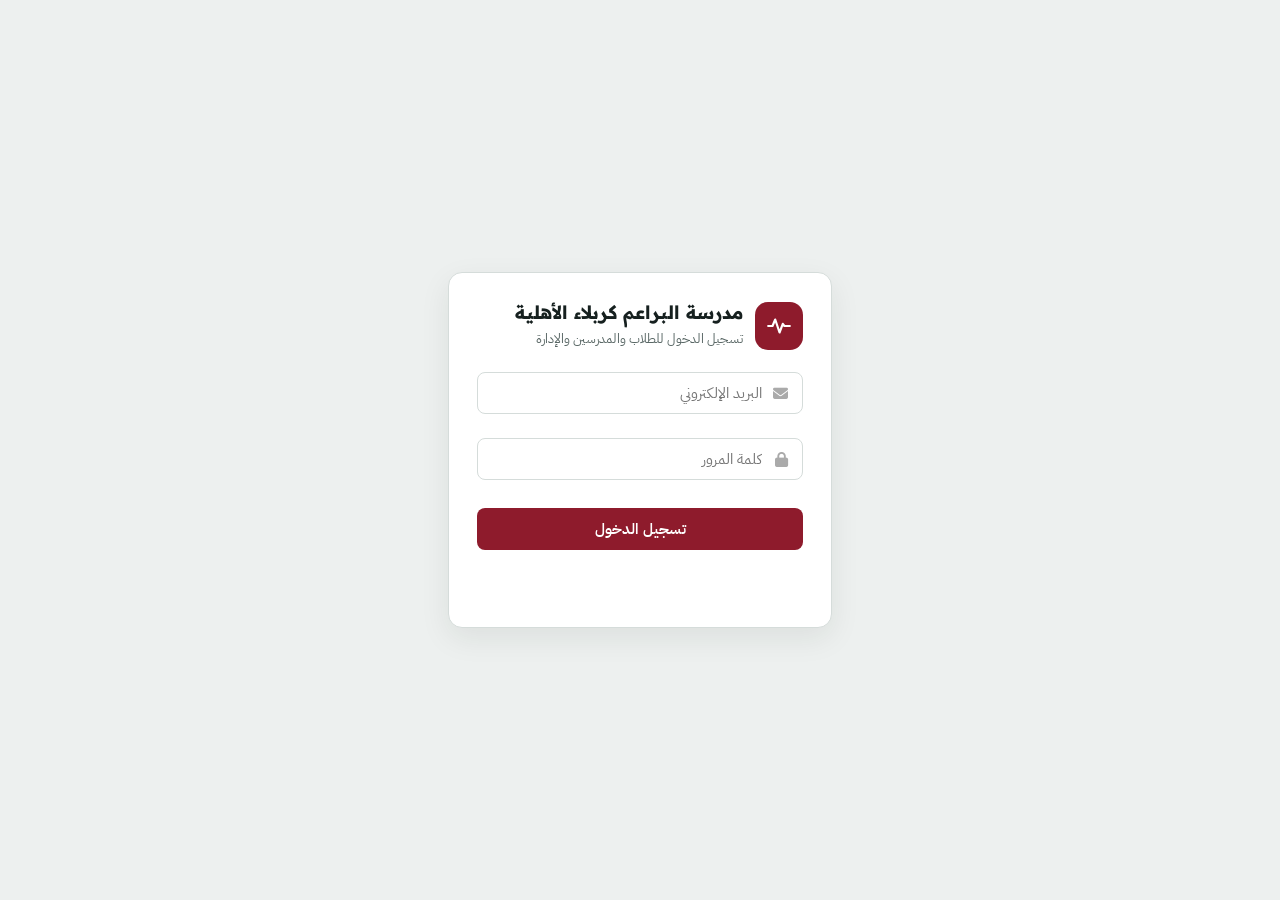
==== index.html @ 40c57495 "Add files via upload" ====
<!DOCTYPE html>
<html lang="ar" dir="rtl">
<head>
    <meta charset="UTF-8">
    <meta name="viewport" content="width=device-width, initial-scale=1.0, viewport-fit=cover">
    <title>تسجيل الدخول - مدرسة البراعم كربلاء الأهلية</title>
    <meta name="theme-color" content="#14201f">
    <link rel="manifest" href="manifest.json">
    <link rel="icon" href="icon-192.png">
    <link rel="apple-touch-icon" href="icon-192.png">
    <link rel="preconnect" href="https://fonts.googleapis.com">
    <link rel="stylesheet" href="https://fonts.googleapis.com/css2?family=IBM+Plex+Sans+Arabic:wght@400;500;600&family=Readex+Pro:wght@500;600&display=swap">
    <link rel="stylesheet" href="https://cdnjs.cloudflare.com/ajax/libs/font-awesome/6.4.0/css/all.min.css">
    <style>
        body { font-family: 'Tajawal', sans-serif; display: flex; justify-content: center; align-items: center; min-height: 100vh; background-color: #f0f2f5; margin: 0; }
        .form-container { background: white; padding: 2.5rem; border-radius: 8px; box-shadow: 0 4px 12px rgba(0,0,0,0.1); width: 100%; max-width: 400px; text-align: center; }
        h2 { margin-bottom: 2rem; color: #333; }
        .input-group { position: relative; margin-bottom: 1.5rem; }
        .input-group i { position: absolute; top: 50%; right: 15px; transform: translateY(-50%); color: #aaa; }
        input { width: 100%; padding: 12px 40px 12px 12px; border: 1px solid #ddd; border-radius: 4px; box-sizing: border-box; font-size: 1rem; }
        button { width: 100%; padding: 12px; background-color: #007bff; color: white; border: none; border-radius: 4px; cursor: pointer; font-size: 1rem; font-weight: bold; transition: background-color 0.3s; }
        button:hover { background-color: #0056b3; }
        #message { margin-top: 1rem; font-weight: bold; min-height: 1.2em; }
    </style>
    <link rel="stylesheet" href="style.css?v=1">
</head>
<body>
    <div class="form-container">
        <h2>مدرسة البراعم كربلاء الأهلية</h2>
        <form id="loginForm">
            <div class="input-group">
                <i class="fas fa-envelope"></i>
                <input type="email" id="email" placeholder="البريد الإلكتروني" required>
            </div>
            <div class="input-group">
                <i class="fas fa-lock"></i>
                <input type="password" id="password" placeholder="كلمة المرور" required>
            </div>
            <button type="submit">تسجيل الدخول</button>
            <p id="message"></p>
        </form>
    </div>
    <script src="ui.js?v=1"></script>
    <script src="script.js"></script>
</body>
</html>
---- style.css ----
/* مدرسة البراعم كربلاء الأهلية — الهوية الموحّدة
   Layout: sidebar on the right (desktop), drawer + top bar (phone); every tab is a quiet white panel.
   Light-only by choice: the existing screens render many white inline backgrounds. */
:root{
  color-scheme: light;
  --bg:#edf0ef; --surface:#ffffff; --sunk:#f5f7f6; --ink:#16201f; --muted:#5a6866; --faint:#8a9795;
  --line:#d5dcda; --line-soft:#e6ebe9;
  --accent:#8e1b2c; --accent-soft:#f6e3e6;
  --teal:#0d6a61; --teal-soft:#dcefec;
  --ok:#2c7a40; --ok-soft:#e0f1e4; --warn:#a96a12; --warn-soft:#f8ecd6; --bad:#b3261e; --bad-soft:#f9e1df;
  --side:#14201f; --side-ink:#d9e2e0; --side-muted:#8fa19e; --side-active:#22322f;
  --display:"Readex Pro","IBM Plex Sans Arabic",Tahoma,"Segoe UI",sans-serif;
  --body:"IBM Plex Sans Arabic",Tahoma,"Segoe UI",sans-serif;
  --r:10px;
  --side-w:260px;
}
*,*::before,*::after{box-sizing:border-box}
html{-webkit-text-size-adjust:100%}
body{margin:0;background:var(--bg)!important;color:var(--ink);font-family:var(--body)!important;font-size:15px;line-height:1.65;-webkit-font-smoothing:antialiased}
button,input,select,textarea{font-family:inherit!important;font-size:inherit;color:inherit}
h1,h2,h3,h4{font-family:var(--display);font-weight:600;line-height:1.35;text-wrap:balance;color:var(--ink)}
:focus-visible{outline:2px solid var(--teal);outline-offset:2px}
a{color:var(--teal)}
img{max-width:100%}

/* ---------------- shell (built by ui.js) ---------------- */
body.shell-on{padding-right:var(--side-w)}
.app-side{position:fixed;top:0;bottom:0;right:0;width:var(--side-w);background:var(--side);color:var(--side-ink);display:flex;flex-direction:column;gap:6px;padding:18px 12px;padding-top:calc(18px + env(safe-area-inset-top,0px));padding-bottom:calc(14px + env(safe-area-inset-bottom,0px));overflow-y:auto;z-index:50}
.app-brand{display:flex;align-items:center;gap:10px;padding:2px 6px 14px;border-bottom:1px solid var(--side-active);margin-bottom:6px}
.app-mark{width:40px;height:40px;border-radius:11px;background:var(--accent);display:grid;place-items:center;flex:none}
.app-mark svg{width:26px;height:26px}
.app-brand b{display:block;font-family:var(--display);color:#fff;font-size:1rem;line-height:1.35}
.app-brand small{color:var(--side-muted);font-size:.8rem}
.app-side .tabs{display:flex!important;flex-direction:column!important;flex-wrap:nowrap!important;gap:2px;border:0!important;margin:0!important;padding:0!important;background:none!important;box-shadow:none!important;overflow:visible!important;white-space:normal!important}
.app-side .tab-button{display:flex!important;align-items:center;gap:10px;width:100%;padding:9px 12px!important;border:0!important;border-radius:8px;background:none!important;color:var(--side-ink)!important;font-size:.93rem!important;font-weight:500!important;text-align:right;cursor:pointer;flex:none!important}
.app-side .tab-button i{width:20px;text-align:center;color:var(--side-muted);font-size:1rem}
.app-side .tab-button:hover{background:var(--side-active)!important}
.app-side .tab-button.active{background:var(--side-active)!important;color:#fff!important;box-shadow:inset -3px 0 0 var(--accent)}
.app-side .tab-button.active i{color:#e88a97}
.app-foot{margin-top:auto;border-top:1px solid var(--side-active);padding-top:12px;display:flex;flex-direction:column;gap:8px;font-size:.85rem}
.app-foot b{display:block;color:#fff;font-weight:600}
.app-foot span{color:var(--side-muted)}
.app-foot button{background:none;border:1px solid var(--side-active);color:var(--side-ink);border-radius:8px;padding:8px;cursor:pointer;font-weight:500}
.app-foot button:hover{border-color:var(--side-muted)}

.app-top{display:none}
.app-scrim{display:none}

/* old header hidden inside the shell, the sidebar replaces it */
body.shell-on > .header{display:none!important}

.container,body.shell-on .container{max-width:76rem!important;margin:0 auto!important;padding-block:24px 48px!important;padding-left:max(16px,env(safe-area-inset-left,0px))!important;padding-right:max(16px,env(safe-area-inset-right,0px))!important}
.page-title{display:flex;flex-wrap:wrap;align-items:flex-end;justify-content:space-between;gap:8px;margin-bottom:16px}
.page-title h1{margin:0;font-size:1.4rem}
.page-title p{margin:0;color:var(--muted);font-size:.9rem}

@media (max-width:900px){
  body.shell-on{padding-right:0}
  .app-side{width:min(84vw,290px);transform:translateX(105%);transition:transform .22s ease;padding-right:max(12px,env(safe-area-inset-right,0px))}
  body.nav-open .app-side{transform:none}
  body.nav-open .app-scrim{display:block;position:fixed;inset:0;background:rgba(0,0,0,.45);z-index:45}
  .app-top{display:flex;align-items:center;gap:10px;position:sticky;top:env(safe-area-inset-top,0px);z-index:40;background:var(--side);color:#fff;padding-block:10px;padding-left:max(12px,env(safe-area-inset-left,0px));padding-right:max(12px,env(safe-area-inset-right,0px))}
  body.shell-on::before{content:"";position:fixed;inset:0 0 auto;height:env(safe-area-inset-top,0px);z-index:41;background:var(--side)}
  .app-top button{background:none;border:0;color:#fff;padding:6px;cursor:pointer;display:grid;place-items:center;font-size:1.3rem}
  .app-top b{font-family:var(--display);font-size:1rem}
  .app-top span{margin-right:auto;color:var(--side-muted);font-size:.85rem;white-space:nowrap;overflow:hidden;text-overflow:ellipsis;min-width:0}
  .container,body.shell-on .container{padding-block:16px 40px!important}
}
@media (prefers-reduced-motion:reduce){*{transition:none!important;animation:none!important}}

/* ---------------- panels ---------------- */
.tab-content{background:var(--surface)!important;border:1px solid var(--line);border-radius:var(--r)!important;box-shadow:none!important;padding:20px!important;animation:none!important;min-width:0}
.tab-content > h2:first-child{font-size:1.25rem;margin:0 0 16px;padding-bottom:12px;border-bottom:1px solid var(--line-soft)}
.tab-content h3{font-size:1.02rem;margin:0 0 12px}
.tab-content h3 i,.tab-content h2 i{color:var(--teal);margin-left:4px}
.tab-content hr{border:0;border-top:1px solid var(--line-soft);margin:20px 0}
.form-section{border:1px solid var(--line)!important;border-radius:var(--r)!important;padding:16px!important;margin-bottom:16px!important;background:var(--surface)}
.card{border:1px solid var(--line)!important;border-radius:var(--r)!important;box-shadow:none!important;background:var(--surface)}
.card.announcement-card{border-right:4px solid var(--accent)!important}
.card-container{gap:14px!important;grid-template-columns:repeat(auto-fill,minmax(min(100%,290px),1fr))!important}
.controls{background:var(--sunk)!important;border:1px solid var(--line-soft);border-radius:var(--r)!important;padding:12px!important;gap:10px!important;align-items:flex-end}
.controls[style*="transparent"]{border:0}
.table-responsive{overflow-x:auto;-webkit-overflow-scrolling:touch}

/* ---------------- forms ---------------- */
input[type=text],input[type=email],input[type=password],input[type=tel],input[type=url],input[type=number],input[type=date],select,textarea{background:var(--surface);border:1px solid var(--line)!important;border-radius:8px!important;padding:9px 11px!important;min-height:40px;color:var(--ink);max-width:100%}
textarea{min-height:90px;line-height:1.6}
input:focus,select:focus,textarea:focus{outline:none;border-color:var(--teal)!important;box-shadow:0 0 0 3px var(--teal-soft)}
.controls select,.controls input,.controls textarea{min-width:min(100%,190px)!important}
label{color:var(--ink)}
.form-group label{font-weight:500!important;font-size:.88rem;color:var(--muted)}
input[type=checkbox],input[type=radio]{accent-color:var(--teal);width:auto}

/* ---------------- buttons ---------------- */
.button,button.button,.form-container button[type=submit]{display:inline-flex;align-items:center;justify-content:center;gap:6px;background:var(--accent);color:#fff!important;border:1px solid transparent!important;border-radius:8px!important;padding:9px 16px!important;font-weight:600!important;cursor:pointer;transition:filter .15s;font-size:.93rem!important;min-height:40px;text-decoration:none}
.button:hover{filter:brightness(1.1);opacity:1!important}
.button:disabled{background:var(--line)!important;color:var(--faint)!important;cursor:not-allowed}
.button.btn-publish{background:var(--teal)}
.button.btn-approve{background:var(--ok)}
.button.btn-reject{background:var(--bad)}
.button.btn-telegram{background:#2481cc}
.button[style*="6c757d"]{background:var(--muted)!important}
.button[style*="dc3545"]{background:var(--bad)!important}
.button[style*="17a2b8"]{background:var(--teal)!important}
.button[style*="856404"]{background:var(--warn)!important}
.button[style*="ffc107"]{background:var(--warn)!important;color:#fff!important}
.approval-controls{background:var(--sunk)!important;border:1px solid var(--line-soft)!important;border-radius:var(--r)!important}

/* ---------------- tables ---------------- */
.data-table{width:100%;border-collapse:collapse!important;font-size:.9rem;background:var(--surface)}
.data-table th,.data-table td{border:0!important;border-bottom:1px solid var(--line-soft)!important;padding:9px 10px!important}
.data-table thead,.data-table th{background:var(--sunk)!important;color:var(--muted);font-weight:600;font-size:.82rem;white-space:nowrap}
.data-table tbody tr:hover{background:#fafbfb}
.table-responsive > .data-table,.data-table{border:1px solid var(--line)!important;border-radius:8px}
.grade-input{width:62px!important;text-align:center;padding:5px!important;min-height:34px!important;font-variant-numeric:tabular-nums}
.matrix-table th{background:var(--side)!important}
.day-row-header{background:var(--side)!important}

/* ---------------- switches ---------------- */
input:checked + .slider{background-color:var(--teal)!important}

/* ---------------- modals ---------------- */
.modal-backdrop{background:rgba(10,16,15,.5)!important;padding:16px}
.modal-content{border:0!important;border-radius:12px!important;box-shadow:0 20px 50px rgba(0,0,0,.25)!important;max-height:calc(100vh - 32px)!important;width:100%!important}
#userEditForm{grid-template-columns:repeat(auto-fit,minmax(min(100%,13rem),1fr))!important}
#userEditForm .form-group,#userEditForm .full-width{grid-column:auto!important}

/* ---------------- admin stat tiles ---------------- */
#analyticsSection{gap:1px!important;background:var(--line);border:1px solid var(--line);border-radius:var(--r);overflow:hidden;grid-template-columns:repeat(auto-fit,minmax(min(100%,10rem),1fr))!important}
#analyticsSection > div{background:var(--surface)!important;border:0!important;border-radius:0!important;text-align:right!important;padding:14px 16px!important;display:flex;flex-direction:column;gap:2px}
#analyticsSection > div i{display:none}
#analyticsSection h4{margin:0!important;font-family:var(--body);font-weight:500;font-size:.84rem;color:var(--muted)}
#analyticsSection span{font-family:var(--display);font-size:1.7rem!important;font-variant-numeric:tabular-nums;line-height:1.25}
#analyticsSection > div:nth-child(3) span{color:var(--warn)}
#analyticsSection > div:nth-child(4) span{color:var(--accent)}

/* ---------------- student profile ---------------- */
#profileForm{grid-template-columns:repeat(auto-fit,minmax(min(100%,15rem),1fr))!important;padding:0!important}
#profileForm > div[style*="span 2"]{grid-column:1/-1!important;flex-wrap:wrap}
#profilePreview{border-color:var(--teal)!important}
#profileAlertBanner{background:var(--warn-soft)!important;border:0!important;border-right:4px solid var(--warn)!important;color:var(--ink)!important;flex-wrap:wrap}

/* ---------------- login page ---------------- */
body.login-page{display:grid!important;place-items:center;min-height:100vh;padding-block:24px;padding-left:max(16px,env(safe-area-inset-left,0px));padding-right:max(16px,env(safe-area-inset-right,0px))}
body.login-page .form-container{background:var(--surface)!important;border:1px solid var(--line);border-radius:14px!important;box-shadow:0 10px 30px rgba(20,32,31,.08)!important;padding:28px!important;max-width:24rem!important;text-align:right!important}
.login-brand{display:flex;align-items:center;gap:12px;margin-bottom:22px}
.login-brand .app-mark{width:48px;height:48px;border-radius:13px}
.login-brand b{display:block;font-family:var(--display);font-size:1.15rem;line-height:1.35}
.login-brand small{color:var(--muted)}
body.login-page .form-container > h2{display:none}
body.login-page .input-group input{padding-right:40px!important}
body.login-page .form-container button[type=submit]{width:100%;margin-top:4px}
body.login-page #message{color:var(--bad)}

/* ---------------- toast ---------------- */
.app-toast{position:fixed;left:50%;transform:translateX(-50%);bottom:calc(20px + env(safe-area-inset-bottom,0px));background:var(--ink);color:#fff;padding:11px 18px;border-radius:9px;z-index:3000;font-size:.92rem;box-shadow:0 8px 24px rgba(0,0,0,.2);max-width:calc(100% - 32px);white-space:pre-line;line-height:1.6}
.app-toast.err{background:var(--bad)}

/* sweetalert2 to match */
.swal2-popup{font-family:var(--body)!important;border-radius:14px!important}
.swal2-confirm{background:var(--accent)!important}

@media print{
  .app-side,.app-top,.app-scrim{display:none!important}
  body.shell-on{padding-right:0}
}

/* tab buttons script.js hides by permission stay hidden */
.app-side .tab-button[style*="display: none"],.app-side .tab-button[style*="display:none"]{display:none!important}
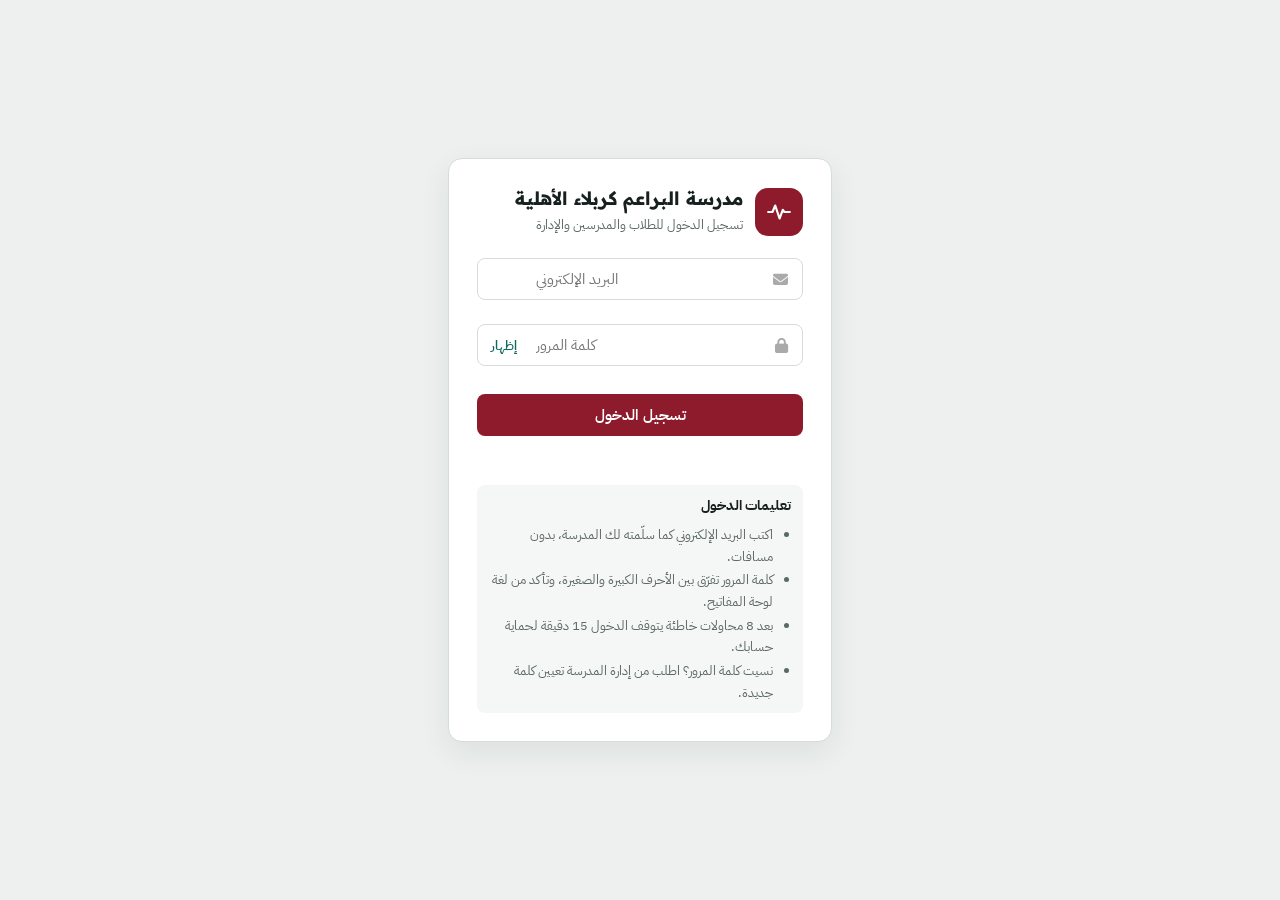
==== commit 5661f762: "Add files via upload" ====
--- a/index.html
+++ b/index.html
@@ -22,7 +22,7 @@
         button:hover { background-color: #0056b3; }
         #message { margin-top: 1rem; font-weight: bold; min-height: 1.2em; }
     </style>
-    <link rel="stylesheet" href="style.css?v=1">
+    <link rel="stylesheet" href="style.css?v=3">
 </head>
 <body>
     <div class="form-container">
@@ -30,17 +30,26 @@
         <form id="loginForm">
             <div class="input-group">
                 <i class="fas fa-envelope"></i>
-                <input type="email" id="email" placeholder="البريد الإلكتروني" required>
+                <input type="email" id="email" placeholder="البريد الإلكتروني" required autocomplete="username" dir="ltr">
             </div>
             <div class="input-group">
                 <i class="fas fa-lock"></i>
-                <input type="password" id="password" placeholder="كلمة المرور" required>
+                <input type="password" id="password" placeholder="كلمة المرور" required autocomplete="current-password" dir="ltr">
             </div>
             <button type="submit">تسجيل الدخول</button>
-            <p id="message"></p>
+            <p id="message" role="alert" aria-live="assertive"></p>
+            <div class="login-help">
+                <b>تعليمات الدخول</b>
+                <ul>
+                    <li>اكتب البريد الإلكتروني كما سلّمته لك المدرسة، بدون مسافات.</li>
+                    <li>كلمة المرور تفرّق بين الأحرف الكبيرة والصغيرة، وتأكد من لغة لوحة المفاتيح.</li>
+                    <li>بعد 8 محاولات خاطئة يتوقف الدخول 15 دقيقة لحماية حسابك.</li>
+                    <li>نسيت كلمة المرور؟ اطلب من إدارة المدرسة تعيين كلمة جديدة.</li>
+                </ul>
+            </div>
         </form>
     </div>
-    <script src="ui.js?v=1"></script>
+    <script src="ui.js?v=3"></script>
     <script src="script.js"></script>
 </body>
 </html>
--- a/style.css
+++ b/style.css
@@ -167,3 +167,344 @@
 
 /* tab buttons script.js hides by permission stay hidden */
 .app-side .tab-button[style*="display: none"],.app-side .tab-button[style*="display:none"]{display:none!important}
+
+/* ================= v2: notifications, smart lists, grade entry ================= */
+.muted{color:var(--muted);font-size:.86rem}
+.empty-note{color:var(--muted);text-align:center;padding:20px 8px;margin:0}
+.info-note{background:var(--teal-soft);color:var(--ink);border-radius:8px;padding:12px 14px;border-right:4px solid var(--teal)}
+.new-badge{display:inline-block;background:var(--accent);color:#fff;font-size:.7rem;font-weight:600;border-radius:20px;padding:1px 9px;margin-right:6px;vertical-align:middle;font-family:var(--body)}
+.st-chip{display:inline-block;border-radius:20px;padding:1px 10px;font-size:.78rem;font-weight:500;white-space:nowrap}
+.st-chip.ok{background:var(--ok-soft);color:var(--ok)}.st-chip.warn{background:var(--warn-soft);color:var(--warn)}.st-chip.bad{background:var(--bad-soft);color:var(--bad)}.st-chip.mute{background:var(--sunk);color:var(--muted)}
+
+/* bell + panel */
+.bell-btn{position:relative;background:none;border:0;color:inherit;cursor:pointer;padding:6px;display:grid;place-items:center;border-radius:8px}
+.app-brand .bell-btn{margin-right:auto;color:var(--side-ink)}
+.app-brand .bell-btn:hover{background:var(--side-active)}
+.app-top .bell-btn{color:#fff}
+.bell-n{position:absolute;top:0;left:0;min-width:18px;height:18px;border-radius:9px;background:#e5484d;color:#fff;font-size:.68rem;font-weight:700;display:grid;place-items:center;padding:0 4px;font-variant-numeric:tabular-nums}
+.notif-panel{position:fixed;z-index:2000;top:calc(12px + env(safe-area-inset-top,0px));right:calc(var(--side-w) + 12px);width:min(380px,calc(100vw - 24px));max-height:min(78vh,620px);display:flex;flex-direction:column;background:var(--surface);border:1px solid var(--line);border-radius:12px;box-shadow:0 18px 48px rgba(10,16,15,.22);overflow:hidden}
+@media (max-width:900px){.notif-panel{right:12px;left:12px;width:auto;top:calc(58px + env(safe-area-inset-top,0px))}}
+.np-head{display:flex;align-items:center;gap:10px;padding:12px 14px;border-bottom:1px solid var(--line-soft)}
+.np-head b{font-family:var(--display);font-size:1.02rem}
+.np-link{background:none;border:0;color:var(--teal);cursor:pointer;font-size:.84rem;margin-right:auto}
+.np-x{background:none;border:0;cursor:pointer;color:var(--muted);font-size:1rem;padding:4px 6px;border-radius:6px}
+.np-head .np-link + .np-x{margin-right:0}.np-head b + .np-x{margin-right:auto}
+.np-push{display:flex;flex-wrap:wrap;align-items:center;gap:8px;padding:10px 14px;font-size:.85rem;background:var(--sunk);border-bottom:1px solid var(--line-soft)}
+.np-push span{flex:1 1 12rem}
+.np-push.on{background:var(--ok-soft)}.np-push.denied{background:var(--bad-soft)}.np-push.ios{background:var(--warn-soft)}
+.np-push .button{min-height:34px;padding:6px 14px!important}
+.np-list{overflow-y:auto}
+.np-item{display:flex;gap:10px;align-items:flex-start;width:100%;text-align:right;background:none;border:0;border-bottom:1px solid var(--line-soft);padding:11px 14px;cursor:pointer}
+.np-item:hover{background:var(--sunk)}
+.np-dot{width:8px;height:8px;border-radius:50%;margin-top:8px;flex:none;background:transparent}
+.np-item.unread .np-dot{background:var(--accent)}
+.np-item.unread b{color:var(--ink)}
+.np-body{flex:1;min-width:0;display:flex;flex-direction:column}
+.np-body b{font-weight:600;font-size:.92rem}
+.np-body span{color:var(--muted);font-size:.84rem;line-height:1.5}
+.np-item small{color:var(--faint);font-size:.74rem;white-space:nowrap}
+.np-empty{color:var(--muted);text-align:center;padding:28px 10px;margin:0}
+.push-banner{display:flex;flex-wrap:wrap;align-items:center;gap:10px;background:var(--teal-soft);border-radius:var(--r);padding:10px 14px;margin:-4px 0 16px;font-size:.9rem}
+.push-banner span{flex:1 1 14rem}
+.push-banner .button{min-height:34px;padding:6px 16px!important}
+
+/* student evaluations */
+.ev-summary{display:flex;flex-wrap:wrap;gap:8px;margin-bottom:16px}
+.ev-sub{position:relative;overflow:hidden;display:flex;flex-direction:column;align-items:flex-start;gap:0;background:var(--surface);border:1px solid var(--line);border-radius:10px;padding:8px 12px 10px;cursor:pointer;min-width:9.5rem;text-align:right}
+.ev-sub b{font-size:.92rem}.ev-sub span{font-size:.78rem;color:var(--muted)}
+.ev-sub i{position:absolute;bottom:0;right:0;height:3px;background:var(--ok)}
+.ev-sub.on{border-color:var(--teal);box-shadow:0 0 0 2px var(--teal-soft)}
+.ev-clear{background:none;border:0;color:var(--teal);cursor:pointer;font-weight:500}
+.ev-day{margin-bottom:14px}
+.ev-day h4{font-size:.92rem;color:var(--muted);margin:0 0 8px;font-family:var(--body);font-weight:600}
+.ev-row{display:flex;flex-wrap:wrap;align-items:center;gap:8px 14px;border:1px solid var(--line-soft);border-radius:10px;padding:10px 12px;margin-bottom:8px;background:var(--surface)}
+.ev-subj{flex:1 1 8rem;font-weight:600;display:flex;flex-direction:column}
+.ev-subj small{font-weight:400;color:var(--faint);font-size:.76rem}
+.ev-chips{display:flex;flex-wrap:wrap;gap:6px}
+.ev-chip{display:inline-flex;flex-direction:column;align-items:center;min-width:4.4rem;border-radius:8px;padding:3px 8px;font-size:.85rem;font-weight:600}
+.ev-chip small{font-size:.68rem;font-weight:500;opacity:.85}
+.ev-chip.ok,.ev-dot.ok{background:var(--ok-soft);color:var(--ok)}.ev-chip.warn,.ev-dot.warn{background:var(--warn-soft);color:var(--warn)}.ev-chip.bad,.ev-dot.bad{background:var(--bad-soft);color:var(--bad)}.ev-chip.mute,.ev-dot.mute{background:var(--sunk);color:var(--faint)}
+.ev-dot{display:inline-block;border-radius:6px;padding:1px 8px;font-size:.82rem;font-weight:600}
+.ev-note{flex-basis:100%;margin:0;color:var(--muted);font-size:.86rem;border-top:1px dashed var(--line-soft);padding-top:6px}
+
+/* homework / lists */
+.hw-card.is-new{border-color:var(--accent)!important;box-shadow:0 0 0 1px var(--accent-soft)!important}
+.hw-head{display:flex;align-items:center;gap:6px;margin-bottom:4px}
+.hw-card p{margin:6px 0 8px}
+.hw-card small{color:var(--muted)}
+.count-line{margin:0 0 10px}
+.simple-list{display:flex;flex-direction:column}
+.simple-list > div{display:flex;flex-wrap:wrap;gap:4px 14px;justify-content:space-between;padding:9px 2px;border-bottom:1px solid var(--line-soft)}
+.simple-list span{color:var(--muted)}
+tr.row-new td{background:var(--accent-soft)!important}
+
+/* teacher grade entry */
+.grade-meta{display:flex;flex-wrap:wrap;gap:6px 16px;align-items:baseline;margin-bottom:10px;font-weight:600}
+.grade-meta .muted{font-weight:400;flex-basis:100%}
+.grade-wrap{max-height:70vh;overflow:auto;border:1px solid var(--line);border-radius:8px}
+.grade-table{border:0!important;min-width:0!important}
+.grade-table thead th{position:sticky;top:0;z-index:2;text-align:center}
+.grade-table th small{display:block;font-weight:400;font-size:.7rem;color:var(--faint)}
+.grade-table td{text-align:center}
+.grade-table .g-name{position:sticky;right:0;z-index:1;background:var(--surface)!important;text-align:right!important;white-space:normal;min-width:11rem;font-weight:500;line-height:1.45}
+.grade-table thead .g-name{z-index:3;background:var(--sunk)!important}
+.grade-table td.g-num,.grade-table th:first-child{position:static;min-width:2rem;width:2rem;color:var(--faint);font-variant-numeric:tabular-nums}
+.grade-table .avg,.grade-table td.avg input{background:#eef7f5}
+.grade-table .year,.grade-table td.year input{background:#fbf4e6}
+.grade-table .final,.grade-table td.final input{background:#e7f3ea}
+.grade-table .grade-input{width:3.7rem!important;font-size:1rem;font-weight:600}
+.grade-table .grade-input.bad-value{border-color:var(--bad)!important;background:var(--bad-soft)!important}
+.grade-table tbody tr:nth-child(even) td{background:#fafbfb}
+.grade-table tbody tr:nth-child(even) td.g-name{background:#fafbfb!important}
+@media (max-width:600px){.grade-table .g-name{min-width:8.5rem;font-size:.86rem}}
+
+/* evaluations log */
+.eval-log{margin-top:20px}
+.el-day{font-size:.95rem;margin:18px 0 8px;padding-bottom:6px;border-bottom:1px solid var(--line-soft)}
+.el-group{border:1px solid var(--line);border-radius:10px;margin-bottom:8px;background:var(--surface)}
+.el-group summary{display:flex;flex-wrap:wrap;gap:6px 14px;align-items:center;padding:10px 12px;cursor:pointer;list-style:none}
+.el-group summary::-webkit-details-marker{display:none}
+.el-group summary::before{content:"‹";color:var(--faint);transition:transform .15s;display:inline-block}
+.el-group[open] summary::before{transform:rotate(-90deg)}
+.el-group .table-responsive{padding:0 10px 10px}
+
+/* select all bar */
+.select-bar{display:flex;flex-wrap:wrap;align-items:center;gap:8px;margin:6px 0}
+.select-bar button{background:var(--surface);border:1px solid var(--line);border-radius:8px;padding:5px 12px;cursor:pointer;font-weight:500;font-size:.86rem}
+.select-bar button:hover{border-color:var(--teal);color:var(--teal)}
+.select-bar span{color:var(--muted);font-size:.84rem}
+
+[hidden]{display:none!important}
+#appLoading{position:fixed;top:0;left:0;right:0;z-index:4000;pointer-events:none;opacity:0;transition:opacity .15s}
+#appLoading.on{opacity:1}
+#appLoading i{display:block;height:3px;background:linear-gradient(90deg,transparent,var(--accent),var(--teal),transparent);background-size:50% 100%;background-repeat:no-repeat;animation:loadbar 1s linear infinite}
+#appLoading span{position:fixed;top:calc(10px + env(safe-area-inset-top,0px));left:50%;transform:translateX(-50%);background:var(--ink);color:#fff;border-radius:20px;padding:5px 16px;font-size:.84rem;box-shadow:0 6px 18px rgba(0,0,0,.18)}
+@keyframes loadbar{from{background-position:-50% 0}to{background-position:150% 0}}
+@media (prefers-reduced-motion:reduce){#appLoading i{animation:none;background:var(--accent)}}
+td.my-subject{background:var(--accent-soft)!important;color:var(--accent);font-weight:700;box-shadow:inset 0 0 0 1px #e6b9c0}
+tr.is-today td{background:#f4faf8}
+tr.is-today td:first-child small{display:block;color:var(--teal);font-size:.72rem}
+.my-week{display:flex;flex-wrap:wrap;gap:10px 18px;align-items:center;background:var(--sunk);border-radius:var(--r);padding:12px 14px;margin-bottom:14px}
+.my-week > div:first-child{display:flex;flex-direction:column;line-height:1.2}
+.my-week > div:first-child b{font-family:var(--display);font-size:1.6rem;color:var(--accent)}
+.my-week > div:first-child span{font-size:.8rem;color:var(--muted)}
+.my-today{flex:1 1 16rem;display:flex;flex-wrap:wrap;gap:6px;align-items:center}
+.legend{font-size:.8rem;color:var(--muted);display:flex;align-items:center;gap:6px}
+.legend i{width:14px;height:14px;border-radius:4px;background:var(--accent-soft);box-shadow:inset 0 0 0 1px #e6b9c0}
+
+.grade-table th.locked{color:var(--faint)}
+.grade-table td.locked input{background:#eef0ef!important;color:var(--muted);border-style:dashed!important;cursor:not-allowed}
+.months-box{display:flex;flex-wrap:wrap;gap:8px 16px;align-items:center;background:var(--teal-soft);border-radius:8px;padding:10px 12px;margin-bottom:14px}
+.months-box .muted{flex-basis:100%}
+.grade-view th small{display:block;font-weight:400;font-size:.7rem;color:var(--faint)}
+.grade-view td{text-align:center;font-weight:600;font-variant-numeric:tabular-nums}
+.grade-view td.g-name{text-align:right;font-weight:600}
+.grade-view td.low{color:var(--bad)}
+.grade-view .avg{background:#eef7f5}.grade-view .year{background:#fbf4e6}.grade-view .final{background:#e7f3ea}
+
+/* ================= v3: modules ================= */
+html.no-scroll,html.no-scroll body{overflow:hidden}
+.login-help{margin-top:14px;background:var(--sunk);border-radius:8px;padding:10px 12px;font-size:.82rem;color:var(--muted)}
+.login-help b{color:var(--ink);font-size:.86rem}
+.login-help ul{margin:6px 0 0;padding-right:18px;display:flex;flex-direction:column;gap:2px}
+.input-group{position:relative}
+.pw-eye{position:absolute;left:8px;top:50%;transform:translateY(-50%);background:none!important;border:0!important;color:var(--teal)!important;width:auto!important;padding:4px 6px!important;min-height:0!important;font-size:.8rem!important;font-weight:600;cursor:pointer}
+body.login-page .input-group input{padding-left:58px!important}
+.child-switch{display:flex;flex-wrap:wrap;gap:8px;align-items:center;margin:-4px 0 16px}
+.child-switch > span{color:var(--muted);font-size:.9rem}
+.child-switch button{display:flex;flex-direction:column;align-items:flex-start;background:var(--surface);border:1px solid var(--line);border-radius:10px;padding:6px 14px;cursor:pointer;text-align:right}
+.child-switch button small{color:var(--muted);font-size:.76rem}
+.child-switch button.on{border-color:var(--accent);box-shadow:0 0 0 2px var(--accent-soft)}
+.mod-toolbar{display:flex;flex-wrap:wrap;gap:8px 12px;align-items:center;margin-bottom:12px}
+.mod-toolbar h3{margin:0}
+.button.btn-ghost{background:var(--surface)!important;color:var(--ink)!important;border:1px solid var(--line)!important}
+.link-btn{background:none;border:0;color:var(--teal);cursor:pointer;font-weight:500;padding:2px 4px}
+.exam-list{display:grid;grid-template-columns:repeat(auto-fill,minmax(min(100%,320px),1fr));gap:12px}
+.exam-card{border:1px solid var(--line);border-radius:12px;padding:14px;background:var(--surface);display:flex;flex-direction:column;gap:6px}
+.exam-card.is-open{border-color:var(--accent);box-shadow:0 0 0 2px var(--accent-soft)}
+.exam-top{display:flex;gap:8px;align-items:flex-start;justify-content:space-between}
+.exam-top b{font-size:1rem;line-height:1.4}
+.exam-meta{color:var(--muted);font-size:.84rem}
+.exam-actions{display:flex;flex-wrap:wrap;gap:6px;margin-top:4px}
+.exam-actions button:not(.button){background:var(--sunk);border:1px solid var(--line);border-radius:8px;padding:5px 10px;cursor:pointer;font-size:.84rem;font-weight:500}
+.exam-actions button:not(.button):hover{border-color:var(--teal);color:var(--teal)}
+.exam-actions .danger{color:var(--bad)!important}
+.exam-actions .scan-btn{background:var(--teal)!important;color:#fff!important;border-color:var(--teal)!important}
+.ex-grid{display:grid;grid-template-columns:repeat(auto-fill,minmax(min(100%,12rem),1fr));gap:12px}
+.ex-grid label{display:flex;flex-direction:column;gap:4px;font-size:.84rem;color:var(--muted);font-weight:500}
+.ex-grid label.wide{grid-column:1/-1}
+.ex-grid label.chk,label.chk{flex-direction:row;align-items:center;gap:8px;color:var(--ink)}
+.mode-paper .on-online{display:none!important}
+.mode-online .on-paper{display:none!important}
+.q-card{border:1px solid var(--line-soft);border-radius:10px;padding:10px;margin-bottom:10px;background:var(--surface)}
+.q-head{display:flex;gap:8px;align-items:flex-start}
+.q-head > b{min-width:1.8rem;height:1.8rem;border-radius:50%;background:var(--side);color:#fff;display:grid;place-items:center;font-size:.85rem;flex:none}
+.q-head textarea{flex:1;min-height:44px!important}
+.q-marks{display:flex;flex-direction:column;font-size:.72rem;color:var(--muted);width:4.5rem}
+.q-marks input{min-height:34px!important;padding:4px 6px!important}
+.q-del{background:none;border:0;color:var(--faint);cursor:pointer;font-size:1rem;padding:6px}
+.q-del:hover{color:var(--bad)}
+.q-opts{display:grid;grid-template-columns:repeat(auto-fill,minmax(min(100%,13rem),1fr));gap:6px;margin-top:8px}
+.q-opt{display:flex;align-items:center;gap:6px;border:1px solid var(--line-soft);border-radius:8px;padding:4px 8px;cursor:pointer}
+.q-opt.right{border-color:var(--ok);background:var(--ok-soft)}
+.q-opt input[type=text]{flex:1;border:0!important;min-height:32px!important;padding:4px!important;background:transparent}
+.q-let{font-weight:700;color:var(--muted);width:1.2rem;text-align:center}
+.q-optbtns{display:flex;gap:6px;align-items:center}
+.q-optbtns button{background:none;border:1px dashed var(--line);border-radius:8px;padding:4px 10px;cursor:pointer;color:var(--muted)}
+.sticky-save{position:sticky;bottom:0;background:var(--surface);padding:10px 0;border-top:1px solid var(--line-soft);z-index:3}
+.qk-grid{display:grid;grid-template-columns:repeat(auto-fill,minmax(10.5rem,1fr));gap:6px;max-height:50vh;overflow:auto;margin:10px 0}
+.qk-grid > div{display:flex;align-items:center;gap:4px}
+.qk-grid b{width:1.8rem;text-align:center;font-variant-numeric:tabular-nums}
+.qk-grid button{width:2rem;height:2rem;border-radius:50%;border:1px solid var(--line);background:var(--surface);cursor:pointer;font-weight:600}
+.qk-grid button.on{background:var(--ink);color:#fff;border-color:var(--ink)}
+.mod-overlay{position:fixed;inset:0;background:rgba(10,16,15,.5);z-index:3500;display:grid;place-items:center;padding:16px}
+.mod-dialog{background:var(--surface);border-radius:14px;padding:18px;width:100%;max-width:30rem;max-height:calc(100vh - 32px);overflow:auto;box-shadow:0 20px 50px rgba(0,0,0,.25)}
+.mod-dialog.wide{max-width:44rem}
+.mod-dialog h3{margin:0 0 8px}
+.pr-list{display:grid;grid-template-columns:repeat(auto-fill,minmax(14rem,1fr));gap:4px;max-height:40vh;overflow:auto;margin:10px 0;border:1px solid var(--line-soft);border-radius:8px;padding:8px}
+.stat-tiles{display:grid;grid-template-columns:repeat(auto-fit,minmax(min(100%,8.5rem),1fr));gap:1px;background:var(--line);border:1px solid var(--line);border-radius:var(--r);overflow:hidden;margin-bottom:16px}
+.stat-tiles > div{background:var(--surface);padding:12px 14px;display:flex;flex-direction:column}
+.stat-tiles span{font-size:.8rem;color:var(--muted)}
+.stat-tiles b{font-family:var(--display);font-size:1.45rem;font-variant-numeric:tabular-nums}
+.pct-bar{position:relative;display:inline-flex;align-items:center;min-width:8rem;height:1.4rem;background:var(--sunk);border-radius:6px;overflow:hidden;vertical-align:middle}
+.pct-bar i{position:absolute;inset:0 0 0 auto;background:var(--teal-soft);border-left:2px solid var(--teal)}
+.pct-bar i.low{background:var(--bad-soft);border-color:var(--bad)}
+.pct-bar b{position:relative;padding:0 8px;font-size:.82rem;font-variant-numeric:tabular-nums}
+.q-stats{display:grid;grid-template-columns:repeat(auto-fill,minmax(min(100%,16rem),1fr));gap:6px}
+.q-stat{display:flex;flex-wrap:wrap;align-items:center;gap:4px 8px;border-bottom:1px solid var(--line-soft);padding:4px 0}
+.q-stat > b{width:1.6rem;text-align:center}
+.q-stat small{flex-basis:100%;color:var(--muted);padding-right:2rem}
+tr.row-warn td{background:var(--warn-soft)!important}
+.data-table td.low{color:var(--bad);font-weight:700}
+
+/* scanner */
+.scan-overlay{position:fixed;inset:0;z-index:3000;background:#0b1110;color:#fff;display:flex;flex-direction:column;padding-top:env(safe-area-inset-top,0px);padding-bottom:env(safe-area-inset-bottom,0px)}
+.scan-top{display:flex;align-items:center;gap:10px;padding:10px 14px}
+.scan-top b{font-family:var(--display)}
+.scan-top span{margin-right:auto;color:#9fd8cf;font-size:.88rem}
+.scan-top button{background:none;border:0;color:#fff;font-size:1.3rem;cursor:pointer;padding:4px 8px}
+.scan-view{position:relative;flex:1 1 auto;min-height:0;overflow:hidden;background:#000;display:grid;place-items:center}
+.scan-view video{width:100%;height:100%;object-fit:contain}
+.scan-frame{position:absolute;inset:6% 8%;pointer-events:none}
+.scan-frame i{position:absolute;width:34px;height:34px;border:3px solid rgba(255,255,255,.8)}
+.scan-frame i:nth-child(1){top:0;right:0;border-left:0;border-bottom:0}.scan-frame i:nth-child(2){top:0;left:0;border-right:0;border-bottom:0}
+.scan-frame i:nth-child(3){bottom:0;right:0;border-left:0;border-top:0}.scan-frame i:nth-child(4){bottom:0;left:0;border-right:0;border-top:0}
+.scan-flash{position:absolute;inset:0;pointer-events:none;transition:background .3s}
+.scan-flash.ok{background:rgba(44,160,90,.35)}.scan-flash.bad{background:rgba(200,50,40,.35)}
+.scan-status{padding:8px 14px;font-size:.92rem;text-align:center;background:#14201f}
+.scan-result{background:#fff;color:var(--ink);margin:8px 12px 0;border-radius:12px;padding:10px 12px;max-height:30vh;overflow:auto}
+.sr-head{display:flex;justify-content:space-between;align-items:baseline;gap:8px}
+.sr-score{font-family:var(--display);font-size:1.5rem;color:var(--accent)}
+.sr-warn{color:var(--warn);font-size:.84rem;margin:2px 0 6px}
+.sr-grid{display:grid;grid-template-columns:repeat(auto-fill,minmax(2.6rem,1fr));gap:3px;font-size:.72rem;text-align:center}
+.sr-grid span{border-radius:6px;padding:2px 0;background:var(--sunk);color:var(--muted)}
+.sr-grid span b{display:block;font-size:.88rem}
+.sr-grid .ok{background:var(--ok-soft);color:var(--ok)}.sr-grid .bad{background:var(--bad-soft);color:var(--bad)}.sr-grid .blank{background:var(--warn-soft);color:var(--warn)}
+.scan-actions{display:flex;gap:8px;justify-content:center;padding:10px}
+.scan-list{display:flex;flex-wrap:wrap;gap:4px;padding:0 12px 12px;max-height:18vh;overflow:auto;font-size:.78rem}
+.scan-list span{background:#22322f;border-radius:20px;padding:2px 10px;color:#c9d6d3}
+.scan-list span.ok{background:#1d4d33;color:#c9f0d7}
+
+/* student exam */
+.take-overlay{position:fixed;inset:0;z-index:3000;background:var(--bg);display:flex;flex-direction:column;padding-top:env(safe-area-inset-top,0px);padding-bottom:env(safe-area-inset-bottom,0px)}
+.take-top{display:flex;flex-wrap:wrap;align-items:center;gap:6px 14px;background:var(--side);color:#fff;padding:12px max(16px,env(safe-area-inset-left,0px))}
+.take-top b{font-family:var(--display);flex:1 1 12rem}
+.take-top .muted{color:#b8c6c3}
+.tk-timer{font-variant-numeric:tabular-nums;font-weight:700;background:#22322f;border-radius:20px;padding:3px 12px}
+.tk-timer.low{background:var(--bad)}
+.take-body{flex:1;overflow:auto;padding:16px max(16px,env(safe-area-inset-left,0px))}
+.take-list{list-style:none;margin:0 auto;padding:0;max-width:46rem;display:flex;flex-direction:column;gap:12px}
+.take-list li{background:var(--surface);border:1px solid var(--line);border-radius:12px;padding:14px}
+.take-list p{margin:0 0 10px;line-height:1.8}
+.take-list small{color:var(--muted)}
+.tk-opt{display:flex;align-items:center;gap:10px;border:1px solid var(--line-soft);border-radius:10px;padding:10px 12px;margin-bottom:6px;cursor:pointer;font-size:1rem}
+.tk-opt:has(input:checked){border-color:var(--teal);background:var(--teal-soft)}
+.tk-opt span{font-weight:700;color:var(--muted)}
+.take-foot{display:flex;flex-wrap:wrap;gap:10px;align-items:center;justify-content:center;padding:12px;background:var(--surface);border-top:1px solid var(--line)}
+.take-done{margin:auto;text-align:center;padding:24px;display:flex;flex-direction:column;gap:12px;align-items:center}
+.review-list li{margin-bottom:12px}.review-list div{padding:3px 8px;border-radius:6px}.review-list .ok{background:var(--ok-soft);color:var(--ok)}.review-list .bad{background:var(--bad-soft);color:var(--bad)}
+.exam-score{margin-top:4px}
+
+/* chat */
+.chat{display:grid;grid-template-columns:minmax(14rem,18rem) minmax(0,1fr);border:1px solid var(--line);border-radius:12px;overflow:hidden;min-height:60vh;background:var(--surface)}
+.chat-side{border-left:1px solid var(--line);padding:10px;display:flex;flex-direction:column;min-width:0;background:var(--sunk)}
+.chat-threads{display:flex;flex-direction:column;gap:4px;overflow:auto}
+.chat-thread{position:relative;display:flex;flex-direction:column;align-items:flex-start;text-align:right;background:var(--surface);border:1px solid var(--line-soft);border-radius:10px;padding:8px 10px;cursor:pointer}
+.chat-thread.on{border-color:var(--teal)}
+.chat-thread small{color:var(--faint);font-size:.72rem}
+.chat-thread span{color:var(--muted);font-size:.82rem;white-space:nowrap;overflow:hidden;text-overflow:ellipsis;max-width:100%}
+.chat-thread i{position:absolute;left:8px;top:8px;background:var(--accent);color:#fff;border-radius:10px;font-size:.7rem;font-style:normal;padding:0 7px}
+.chat-main{display:flex;flex-direction:column;min-width:0}
+.chat-head{padding:10px 14px;border-bottom:1px solid var(--line-soft)}
+.chat-msgs{flex:1;overflow:auto;padding:12px;display:flex;flex-direction:column;gap:6px;max-height:60vh}
+.chat-msgs.review{max-height:50vh;border:1px solid var(--line-soft);border-radius:8px}
+.msg{max-width:78%;align-self:flex-start;background:var(--sunk);border-radius:12px 12px 12px 4px;padding:8px 12px}
+.msg.mine{align-self:flex-end;background:var(--teal-soft);border-radius:12px 12px 4px 12px}
+.msg p{margin:0;white-space:pre-wrap;word-break:break-word}
+.msg small{color:var(--faint);font-size:.7rem}
+.chat-form{display:flex;gap:8px;padding:10px;border-top:1px solid var(--line-soft)}
+.chat-form textarea{flex:1;min-height:42px!important;resize:none}
+.ct-list{display:flex;flex-direction:column;gap:4px;max-height:50vh;overflow:auto;margin:10px 0}
+.ct-list button{display:flex;flex-direction:column;align-items:flex-start;text-align:right;background:var(--sunk);border:1px solid var(--line-soft);border-radius:8px;padding:8px 10px;cursor:pointer}
+.ct-list small{color:var(--muted)}
+@media (max-width:700px){
+  .chat{grid-template-columns:minmax(0,1fr)}
+  .chat-side{border-left:0}
+  #chatTab .mod-body.chat-open .chat-side,.chat-open .chat-side{display:none}
+  .chat:not(:has(.chat-head)) .chat-main{display:none}
+}
+
+/* record + perms + library */
+.rec-head{display:flex;justify-content:space-between;align-items:flex-start;gap:10px;flex-wrap:wrap}
+.rec-head h3{margin:0}
+.kv-grid{display:grid;grid-template-columns:repeat(auto-fill,minmax(min(100%,12rem),1fr));gap:8px;margin:10px 0 16px}
+.kv-grid div{background:var(--sunk);border-radius:8px;padding:8px 10px;display:flex;flex-direction:column}
+.kv-grid span{font-size:.76rem;color:var(--muted)}
+.record h4{margin:18px 0 8px;font-size:1rem}
+.chip-wrap{display:flex;flex-wrap:wrap;gap:4px}
+.ev-bar{display:flex;flex-wrap:wrap;align-items:center;gap:6px 12px;padding:6px 0;border-bottom:1px solid var(--line-soft)}
+.ev-bar > b{min-width:8rem}
+.ev-bar .stack{display:flex;width:12rem;height:12px;border-radius:6px;overflow:hidden;background:var(--sunk)}
+.ev-bar .stack i.ok{background:var(--ok)}.ev-bar .stack i.warn{background:var(--warn)}.ev-bar .stack i.bad{background:var(--bad)}
+.ev-bar small{color:var(--muted)}
+.feat-list{display:flex;flex-direction:column}
+.feat{display:flex;justify-content:space-between;align-items:center;gap:12px;padding:10px 0;border-bottom:1px solid var(--line-soft);cursor:pointer}
+.perm-table td{text-align:center}
+.perm-table td.g-name{text-align:right}
+.perm-table td.g-name small{display:block;color:var(--faint);font-size:.72rem}
+.perm-table input{width:20px;height:20px}
+.lib-cat{margin:16px 0 8px!important}
+.lib-grid{display:grid;grid-template-columns:repeat(auto-fill,minmax(min(100%,15rem),1fr));gap:10px}
+.lib-item{display:flex;flex-direction:column;gap:2px;border:1px solid var(--line);border-radius:10px;padding:10px;text-decoration:none;color:var(--ink);background:var(--surface)}
+.lib-item:hover{border-color:var(--teal)}
+.lib-item img{border-radius:6px;margin-bottom:6px;aspect-ratio:16/9;object-fit:cover;width:100%}
+.lib-item small{color:var(--teal)}
+.lib-item span{color:var(--muted);font-size:.84rem}
+
+/* printing */
+#printArea{display:none}
+@media print{
+  @page{size:A4;margin:0}
+  body.shell-on > *:not(#printArea){display:none!important}
+  body > *:not(#printArea){display:none!important}
+  #printArea{display:block!important}
+  .print-page{width:210mm;height:297mm;page-break-after:always;break-after:page;overflow:hidden}
+  .print-page svg{display:block;width:210mm;height:297mm}
+  .q-page{padding:7mm 8mm;box-sizing:border-box;font-family:var(--body);font-size:11.5pt;color:#000;display:flex;flex-direction:column;page-break-after:always;height:auto;min-height:297mm;overflow:visible}
+  .q-page-head{display:flex;justify-content:space-between;gap:6mm;border-bottom:1.2px solid #000;padding-bottom:2mm;margin-bottom:3mm;font-size:12pt}
+  .q-print{margin:0;padding:0 6mm 0 0;columns:2;column-gap:7mm;column-rule:.3px solid #bbb}
+  .q-print li{break-inside:avoid;margin-bottom:3.2mm;padding-bottom:2mm;border-bottom:.3px dashed #ccc}
+  .q-print li::marker{font-weight:700}
+  .q-print p{margin:0 0 1.5mm;line-height:1.55}
+  .q-print-opts{display:grid;grid-template-columns:1fr 1fr;gap:1mm 4mm}
+  .q-print-opts.n5{grid-template-columns:1fr 1fr 1fr}
+  .q-print-opts span b{display:inline-block;min-width:5mm;font-weight:700}
+  .q-page-foot{margin-top:auto;text-align:center;font-size:9pt;color:#555;padding-top:2mm}
+  .key-grid{display:grid;grid-template-columns:repeat(10,1fr);gap:1.5mm}
+  .key-grid span{border:.4px solid #555;border-radius:1.5mm;padding:1.2mm;text-align:center;font-size:12pt;font-weight:700}
+  .key-grid span b{display:block;font-size:8pt;color:#555;font-weight:400}
+  .key-grid span small{display:block;font-size:7pt;color:#777;font-weight:400}
+  .print-doc{padding:10mm;font-family:var(--body)}
+}
+.perm-table td.g-name{min-width:11rem;white-space:normal}
+@media print{html,body{background:#fff!important}body.shell-on{padding-right:0!important}}
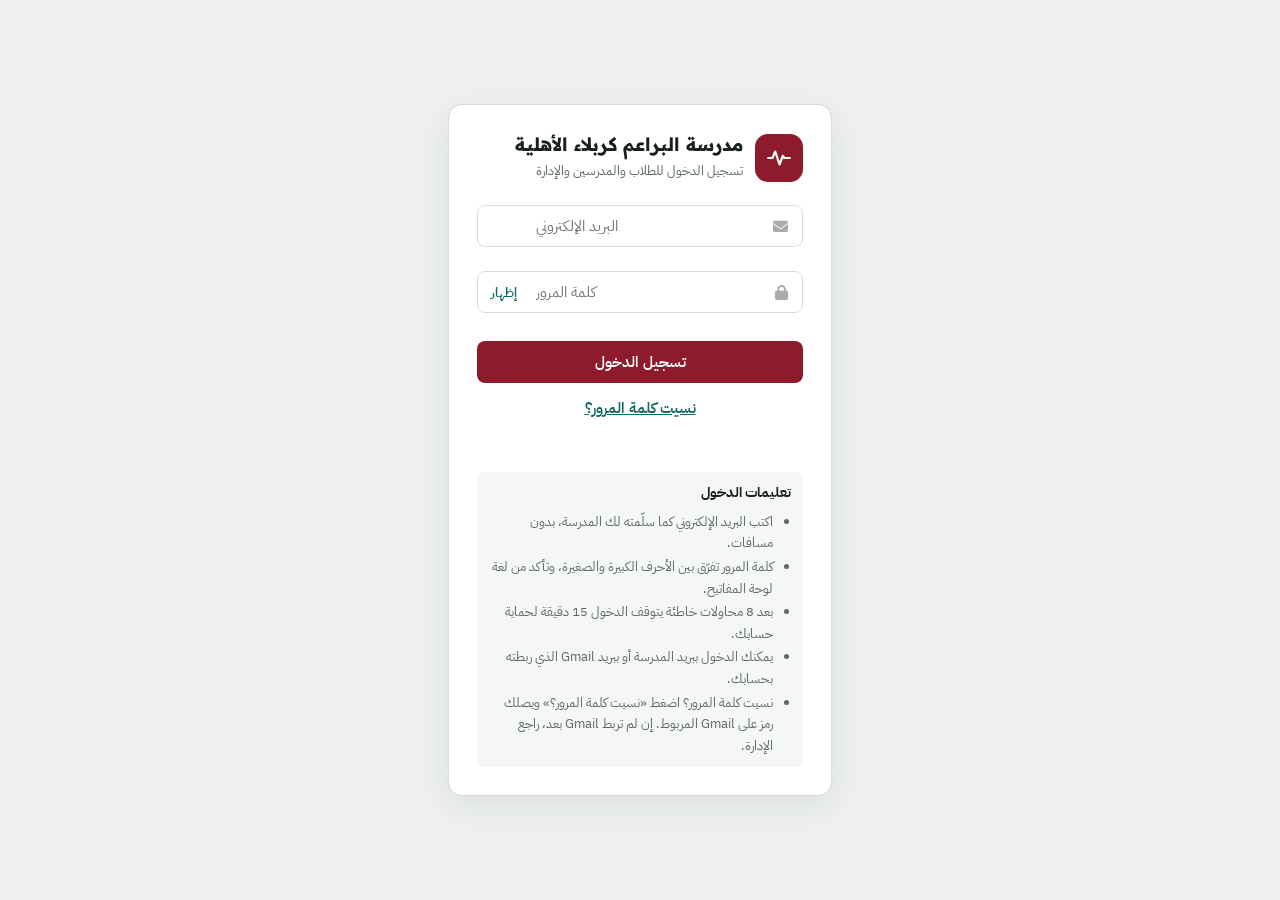
==== commit 1e5f7357: "Add files via upload" ====
--- a/index.html
+++ b/index.html
@@ -22,7 +22,7 @@
         button:hover { background-color: #0056b3; }
         #message { margin-top: 1rem; font-weight: bold; min-height: 1.2em; }
     </style>
-    <link rel="stylesheet" href="style.css?v=3">
+    <link rel="stylesheet" href="style.css?v=6">
 </head>
 <body>
     <div class="form-container">
@@ -44,12 +44,14 @@
                     <li>اكتب البريد الإلكتروني كما سلّمته لك المدرسة، بدون مسافات.</li>
                     <li>كلمة المرور تفرّق بين الأحرف الكبيرة والصغيرة، وتأكد من لغة لوحة المفاتيح.</li>
                     <li>بعد 8 محاولات خاطئة يتوقف الدخول 15 دقيقة لحماية حسابك.</li>
-                    <li>نسيت كلمة المرور؟ اطلب من إدارة المدرسة تعيين كلمة جديدة.</li>
+                    <li>يمكنك الدخول ببريد المدرسة أو ببريد Gmail الذي ربطته بحسابك.</li>
+                    <li>نسيت كلمة المرور؟ اضغط «نسيت كلمة المرور؟» ويصلك رمز على Gmail المربوط. إن لم تربط Gmail بعد، راجع الإدارة.</li>
                 </ul>
             </div>
         </form>
     </div>
-    <script src="ui.js?v=3"></script>
-    <script src="script.js"></script>
+    <script src="ui.js?v=4"></script>
+    <script src="script.js?v=6"></script>
+    <script src="account.js?v=1"></script>
 </body>
 </html>
--- a/style.css
+++ b/style.css
@@ -508,3 +508,101 @@
 }
 .perm-table td.g-name{min-width:11rem;white-space:normal}
 @media print{html,body{background:#fff!important}body.shell-on{padding-right:0!important}}
+
+.server-old{background:var(--warn-soft)!important;border-right-color:var(--warn)!important;margin-bottom:16px}
+
+.deep-hit{outline:3px solid var(--accent)!important;outline-offset:2px;animation:deepPulse 1.2s ease 2}
+@keyframes deepPulse{50%{box-shadow:0 0 0 8px var(--accent-soft)}}
+
+/* ===== v4: print dialog, paper pages, results approval ===== */
+.result-send{display:flex;flex-wrap:wrap;justify-content:space-between;align-items:center;gap:10px;border-color:var(--teal)!important;background:var(--teal-soft)!important}
+.result-send h3{margin:0 0 4px}
+.row-actions{display:flex;flex-wrap:wrap;gap:6px;align-items:center}
+.row-actions .button{min-height:32px!important;padding:5px 10px!important;font-size:.82rem!important}
+.mod-dialog.print-dialog{max-width:min(1100px,96vw);display:grid;grid-template-columns:minmax(0,20rem) minmax(0,1fr);gap:16px;padding:16px;height:min(92vh,900px)}
+.pd-side{overflow:auto;display:flex;flex-direction:column;gap:10px;padding-left:4px}
+.pd-group{border:1px solid var(--line);border-radius:10px;padding:8px 12px;margin:0;display:flex;flex-direction:column;gap:6px}
+.pd-group legend{font-weight:600;padding:0 4px}
+.pd-group small{color:var(--muted)}
+.pd-warn{color:var(--warn);font-size:.84rem;margin:0}
+.pd-warn-inline{color:var(--bad);font-weight:600}
+.ok-inline{color:var(--ok);font-weight:600}
+.pd-btns{display:flex;flex-wrap:wrap;gap:6px}
+.pd-btns button,.seg-btns button,.pd-zoom button{background:var(--surface);border:1px solid var(--line);border-radius:8px;padding:5px 10px;cursor:pointer;font-weight:500;font-size:.84rem}
+.pd-btns button:hover,.pd-zoom button:hover{border-color:var(--teal);color:var(--teal)}
+.seg-btns{display:inline-flex;gap:0}
+.seg-btns button{border-radius:0}
+.seg-btns button:first-child{border-radius:0 8px 8px 0}.seg-btns button:last-child{border-radius:8px 0 0 8px}
+.seg-btns button.on{background:var(--ink);color:#fff;border-color:var(--ink)}
+.print-dialog .pr-list{max-height:30vh}
+.pd-preview{display:flex;flex-direction:column;min-width:0;min-height:0;background:#d9dedc;border-radius:10px;overflow:hidden}
+.pd-bar{display:flex;flex-wrap:wrap;align-items:center;gap:6px 12px;padding:8px 12px;background:var(--surface);border-bottom:1px solid var(--line)}
+.pd-zoom{margin-right:auto;display:flex;align-items:center;gap:4px}
+.pd-zoom span{min-width:3rem;text-align:center;font-variant-numeric:tabular-nums}
+.pd-stage{flex:1;overflow:auto;padding:12px;direction:ltr}
+.pd-scale{transform-origin:top left;display:flex;flex-direction:column;gap:12px;width:210mm}
+.pd-scale .paper-page{box-shadow:0 2px 10px rgba(0,0,0,.18)}
+@media (max-width:800px){.mod-dialog.print-dialog{grid-template-columns:minmax(0,1fr);height:auto;max-height:94vh;overflow:auto}.pd-preview{height:60vh}}
+
+/* صفحات الطباعة: نفس الشكل في المعاينة وعلى الورق */
+.paper-page{position:relative;width:210mm;height:297mm;background:#fff;color:#000;box-sizing:border-box;overflow:hidden;direction:rtl;font-family:var(--body)}
+.paper-page > svg{position:absolute;inset:0;width:210mm;height:297mm;display:block}
+.paper-page.q-page{padding:7mm 8mm;display:flex;flex-direction:column;height:auto;min-height:297mm;overflow:visible}
+.paper-page .q-page-head{display:flex;justify-content:space-between;gap:6mm;border-bottom:1.2px solid #000;padding-bottom:2mm;margin-bottom:3mm;font-size:1.1em}
+.paper-page .q-print{margin:0;padding:0 6mm 0 0;columns:2;column-gap:7mm;column-rule:.3px solid #bbb}
+.paper-page .q-print li{break-inside:avoid;margin-bottom:2.6mm;padding-bottom:1.6mm;border-bottom:.3px dashed #ccc}
+.paper-page .q-print li::marker{font-weight:700}
+.paper-page .q-print p{margin:0 0 1.2mm;line-height:1.5}
+.paper-page .q-print-opts{display:grid;grid-template-columns:1fr 1fr;gap:.8mm 4mm}
+.paper-page .q-print-opts.n5{grid-template-columns:1fr 1fr 1fr}
+.paper-page .q-print-opts span b{display:inline-block;min-width:5mm;font-weight:700}
+.paper-page .q-page-foot{margin-top:auto;text-align:center;font-size:9pt;color:#555;padding-top:2mm}
+.paper-page .key-grid{display:grid;grid-template-columns:repeat(10,1fr);gap:1.5mm}
+.paper-page .key-grid span{border:.4px solid #555;border-radius:1.5mm;padding:1.2mm;text-align:center;font-size:12pt;font-weight:700}
+.paper-page .key-grid span b{display:block;font-size:8pt;color:#555;font-weight:400}
+.paper-page .key-grid span small{display:block;font-size:7pt;color:#777;font-weight:400}
+.combo-page .combo-q{position:absolute;top:134mm;bottom:24mm;right:10mm;left:10mm;overflow:hidden;column-fill:auto}
+.combo-page .combo-q .q-print{height:100%;column-fill:auto}
+@media print{
+  .paper-page{box-shadow:none!important;page-break-after:always;break-after:page}
+  .paper-page.q-page{height:auto}
+}
+
+.paper-page .q-print-opts.one-row{display:flex;flex-wrap:wrap;gap:.6mm 5mm}
+.paper-page .q-print-opts span{display:inline-flex;gap:1.2mm;align-items:baseline;white-space:nowrap}
+.combo-page .q-print li{margin-bottom:1.6mm;padding-bottom:1mm}
+.combo-page .q-print p{margin-bottom:.6mm;line-height:1.4}
+
+/* ---------------- ربط Gmail واستعادة كلمة المرور ---------------- */
+.acc-ov{position:fixed;inset:0;background:rgba(10,18,17,.55);display:grid;place-items:center;z-index:4000;padding:16px}
+.acc-box{background:var(--surface);color:var(--ink);border-radius:14px;width:min(420px,100%);max-height:calc(100vh - 32px);overflow:auto;padding:22px 22px 14px;box-shadow:0 18px 50px rgba(0,0,0,.25);text-align:right}
+.acc-box h2{margin:4px 0 6px;font-size:1.2rem}
+.acc-icon{font-size:1.9rem;line-height:1}
+.acc-lead{color:var(--muted);margin:0 0 14px;font-size:.93rem}
+.acc-step{display:flex;flex-direction:column;gap:8px}
+.acc-step[hidden]{display:none!important}
+.acc-step label{font-weight:600;font-size:.88rem}
+.acc-step input{border:1px solid var(--line);border-radius:8px;padding:10px 12px;font-size:1rem;width:100%;background:var(--surface)}
+.acc-step input:focus{border-color:var(--teal);outline:none;box-shadow:0 0 0 3px var(--teal-soft)}
+.acc-step .button{margin-top:4px}
+.acc-code{text-align:center;letter-spacing:.6em;font-size:1.4rem!important;font-variant-numeric:tabular-nums}
+.acc-sent{background:var(--teal-soft);color:var(--teal);border-radius:8px;padding:8px 10px;margin:0;font-size:.9rem}
+.acc-hint{color:var(--faint);font-size:.82rem;margin:2px 0 0}
+.acc-msg{color:var(--bad);min-height:1.2em;margin:10px 0 0;font-size:.9rem}
+.acc-msg.good{color:var(--ok)}
+.acc-foot{display:flex;justify-content:flex-start;border-top:1px solid var(--line-soft);margin-top:10px;padding-top:8px}
+.acc-box .link-btn{background:none;border:0;color:var(--teal);cursor:pointer;padding:0;font-weight:600;text-decoration:underline}
+.app-foot #appGmail{font-size:.8rem;direction:ltr;text-overflow:ellipsis;overflow:hidden;white-space:nowrap}
+.app-foot #appGmail.need{direction:rtl;border-color:var(--warn);color:#ffd99a}
+.forgot-link{background:none!important;border:0!important;color:var(--teal)!important;cursor:pointer;margin:10px auto 0;display:block;font-weight:600;text-decoration:underline;padding:4px!important;min-height:0!important}
+/* اختيار نوع تسجيل نتيجة الامتحان */
+.result-send{display:flex;flex-direction:column;gap:10px;align-items:stretch}
+.rs-kind{display:grid;grid-template-columns:1fr 1fr;gap:8px}
+.rs-opt{display:flex;gap:8px;align-items:flex-start;border:1px solid var(--line);border-radius:10px;padding:10px;cursor:pointer;background:var(--surface)}
+.rs-opt:has(input:checked){border-color:var(--teal);background:var(--teal-soft)}
+.rs-opt input{margin-top:5px;accent-color:var(--teal)}
+.rs-opt b{display:block}
+.rs-opt small{color:var(--muted);font-size:.8rem;line-height:1.5}
+.result-send .controls[hidden]{display:none!important}
+.result-send #rsSend{align-self:flex-start}
+@media (max-width:560px){.rs-kind{grid-template-columns:1fr}.result-send #rsSend{align-self:stretch}}
